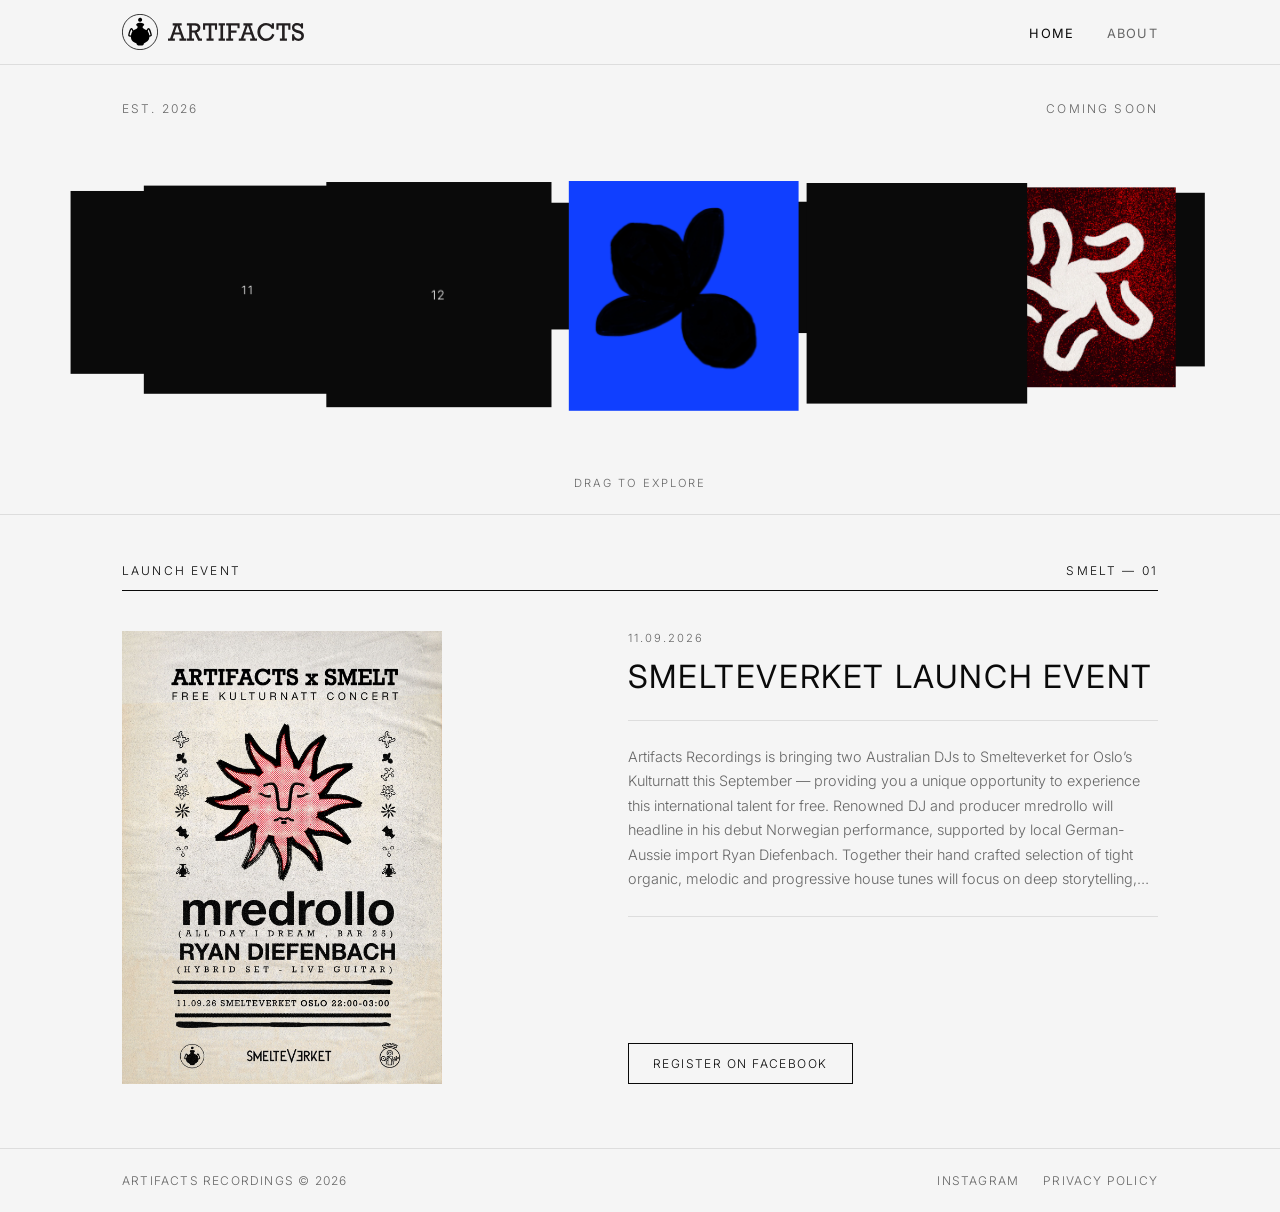
==== index.html @ 90736aa4 "Simplify event details: title, numeric date, remove headliner row" ====
<!DOCTYPE html>
<html lang="en">
<head>
  <meta charset="UTF-8">
  <meta name="viewport" content="width=device-width, initial-scale=1.0">
  <title>Artifacts Recordings</title>
  <link rel="icon" type="image/svg+xml" href="artifacts-stamp.svg">
  <link rel="stylesheet" href="style.css">
  <link rel="preconnect" href="https://fonts.googleapis.com">
  <link rel="preconnect" href="https://fonts.gstatic.com" crossorigin>
  <link href="https://fonts.googleapis.com/css2?family=Libre+Baskerville:wght@400;700&family=Inter:wght@300;400;500&display=swap" rel="stylesheet">
</head>
<body>
  <header>
    <nav>
      <a href="index.html" class="logo">
        <img src="artifacts-stamp.svg" alt="" class="logo-stamp">
        <img src="ARTIFACTStextwrapped.svg" alt="Artifacts Recordings" class="logo-text">
      </a>
      <ul>
        <li><a href="index.html" class="active">Home</a></li>
        <li><a href="about.html">About</a></li>
      </ul>
    </nav>
  </header>

  <main>
    <section class="hero">
      <div class="hero-top">
        <p class="label">Est. 2026</p>
        <p class="tagline">Coming Soon</p>
      </div>
      <div class="ring-stage" id="ringStage" aria-label="Selected works carousel">
        <div class="ring" id="ring"></div>
      </div>
      <p class="ring-hint">Drag to explore</p>
    </section>

    <section class="launch-event">
      <div class="event-header">
        <p class="event-label">Launch Event</p>
        <p class="event-label">Smelt &mdash; 01</p>
      </div>
      <div class="event-inner">
        <div class="poster-wrap">
          <img src="Artifacts-Smelt-Poster-Web-v1.jpg" alt="Artifacts Recordings Launch Event Poster" class="poster-img">
        </div>
        <div class="event-details">
          <div class="event-row">
            <p class="event-meta">11.09.2026</p>
            <h2>Smelteverket Launch Event</h2>
          </div>
          <div class="event-row">
            <p class="event-desc">Artifacts Recordings is bringing two Australian DJs to Smelteverket for Oslo&rsquo;s Kulturnatt this September &mdash; providing you a unique opportunity to experience this international talent for free. Renowned DJ and producer mredrollo will headline in his debut Norwegian performance, supported by local German-Aussie import Ryan Diefenbach. Together their hand crafted selection of tight organic, melodic and progressive house tunes will focus on deep storytelling, makes you feel something and keeps you moving.</p>
          </div>
          <div class="event-row event-cta">
            <a href="https://www.facebook.com/events/831938893001382" class="event-link" target="_blank" rel="noopener">Register on Facebook</a>
          </div>
        </div>
      </div>
    </section>
  </main>

  <footer>
    <div class="footer-inner">
      <p class="footer-label">Artifacts Recordings &copy; 2026</p>
      <div class="footer-links">
        <a href="https://www.instagram.com/artifacts.recordings/" target="_blank" rel="noopener">Instagram</a>
        <a href="privacy.html">Privacy Policy</a>
      </div>
    </div>
  </footer>
  <script src="ring.js?v=5"></script>
</body>
</html>
---- style.css ----
/* Fonts: Libre Baskerville ≈ Rockwell (slab serif), Inter ≈ Helvetica Neue (neo-grotesque) */

*, *::before, *::after {
  box-sizing: border-box;
  margin: 0;
  padding: 0;
}

:root {
  --bg: #f5f5f5;
  --fg: #0a0a0a;
  --mid: #666;
  --border: #ddd;
  --serif: 'Libre Baskerville', 'Rockwell', Georgia, serif;
  --sans: 'Inter', 'Helvetica Neue', Helvetica, Arial, sans-serif;
}

html {
  font-size: 16px;
  background: var(--bg);
  color: var(--fg);
}

body {
  font-family: var(--sans);
  font-weight: 300;
  min-height: 100vh;
  display: flex;
  flex-direction: column;
}

/* ── Nav ── */

header {
  border-bottom: 1px solid var(--border);
  position: sticky;
  top: 0;
  background: var(--bg);
  z-index: 10;
}

nav {
  max-width: 1100px;
  margin: 0 auto;
  padding: 0 2rem;
  height: 64px;
  display: flex;
  align-items: center;
  justify-content: space-between;
}

.logo {
  display: flex;
  align-items: center;
  gap: 0.6rem;
  text-decoration: none;
}

.logo-stamp {
  height: 36px;
  width: auto;
}

.logo-text {
  height: 18px;
  width: auto;
}

nav ul {
  list-style: none;
  display: flex;
  gap: 2rem;
}

nav ul a {
  font-family: var(--sans);
  font-size: 0.8rem;
  font-weight: 400;
  letter-spacing: 0.1em;
  text-transform: uppercase;
  color: var(--mid);
  text-decoration: none;
  transition: color 0.2s;
}

nav ul a:hover,
nav ul a.active {
  color: var(--fg);
}

/* ── Main ── */

main {
  flex: 1;
}

/* ── Hero ── */

.hero {
  border-bottom: 1px solid var(--border);
  overflow: hidden;
}

.hero-top {
  max-width: 1100px;
  margin: 0 auto;
  padding: 2.25rem 2rem 0;
  display: flex;
  justify-content: space-between;
  align-items: baseline;
}

.label,
.tagline {
  font-family: var(--sans);
  font-size: 0.75rem;
  letter-spacing: 0.18em;
  text-transform: uppercase;
  color: var(--mid);
}

/* ── Ring Carousel ── */

.ring-stage {
  height: 360px;
  max-width: 1280px;
  margin: 0 auto;
  cursor: grab;
  user-select: none;
  -webkit-user-select: none;
  touch-action: pan-y;
  position: relative;
}

.ring-stage.dragging {
  cursor: grabbing;
}

.ring {
  position: absolute;
  top: 50%;
  left: 50%;
  width: 0;
  height: 0;
}

.ring-tile {
  position: absolute;
  top: 0;
  left: 0;
  width: 230px;
  height: 230px;
  will-change: transform;
}

.tile-face {
  width: 100%;
  height: 100%;
  background: var(--fg);
  color: var(--bg);
  display: flex;
  align-items: center;
  justify-content: center;
  font-family: var(--sans);
  font-size: 0.8rem;
  letter-spacing: 0.15em;
  overflow: hidden;
}

.tile-face img,
.tile-face video {
  width: 100%;
  height: 100%;
  object-fit: cover;
  display: block;
  pointer-events: none;
  /* slight overscale hides subpixel seams at the edges while
     the tile is being scaled by the carousel */
  transform: scale(1.02);
}

.ring-hint {
  text-align: center;
  font-size: 0.7rem;
  letter-spacing: 0.18em;
  text-transform: uppercase;
  color: var(--mid);
  padding-bottom: 1.5rem;
}

/* ── Launch Event ── */

.launch-event {
  max-width: 1100px;
  margin: 0 auto;
  padding: 3rem 2rem 4rem;
  width: 100%;
}

.event-header {
  display: flex;
  justify-content: space-between;
  align-items: baseline;
  border-bottom: 1px solid var(--fg);
  padding-bottom: 0.75rem;
  margin-bottom: 2.5rem;
}

.event-label {
  font-family: var(--sans);
  font-size: 0.75rem;
  letter-spacing: 0.18em;
  text-transform: uppercase;
  color: var(--fg);
}

.event-inner {
  display: grid;
  grid-template-columns: 5fr 6fr;
  gap: 4rem;
  align-items: stretch;
}

.poster-wrap {
  max-width: 320px;
}

.poster-img {
  width: 100%;
  height: auto;
  display: block;
}

.event-details {
  display: flex;
  flex-direction: column;
}

.event-row {
  padding: 1.5rem 0;
  border-bottom: 1px solid var(--border);
}

.event-row:first-child {
  padding-top: 0;
}

.event-meta {
  font-family: var(--sans);
  font-size: 0.7rem;
  letter-spacing: 0.18em;
  text-transform: uppercase;
  color: var(--mid);
  margin-bottom: 0.75rem;
}

.event-details h2 {
  font-family: var(--sans);
  font-size: clamp(1.4rem, 3vw, 2rem);
  font-weight: 400;
  letter-spacing: 0.05em;
  text-transform: uppercase;
}

.event-artist {
  font-family: var(--sans);
  font-size: clamp(1.75rem, 4vw, 2.75rem);
  font-weight: 500;
  letter-spacing: -0.01em;
  margin-bottom: 0.75rem;
}

.event-desc {
  font-size: 0.9rem;
  color: var(--mid);
  line-height: 1.7;
  max-width: 60ch;
  display: -webkit-box;
  -webkit-line-clamp: 6;
  -webkit-box-orient: vertical;
  overflow: hidden;
  text-overflow: ellipsis;
}

.event-cta {
  border-bottom: none;
  margin-top: auto;
  padding-bottom: 0;
}

.event-link {
  display: inline-block;
  font-family: var(--sans);
  font-size: 0.75rem;
  letter-spacing: 0.12em;
  text-transform: uppercase;
  color: var(--fg);
  border: 1px solid var(--fg);
  padding: 0.75rem 1.5rem;
  text-decoration: none;
  transition: background 0.2s, color 0.2s;
}

.event-link:hover:not(.disabled) {
  background: var(--fg);
  color: var(--bg);
}

.event-link.disabled {
  color: var(--mid);
  border-color: var(--border);
  cursor: default;
  pointer-events: none;
}

/* ── Interior Pages ── */

.page-main {
  flex: 1;
  max-width: 1100px;
  margin: 0 auto;
  padding: 0 2rem;
  width: 100%;
}

.page-hero {
  padding: 5rem 0 3rem;
  border-bottom: 1px solid var(--border);
  margin-bottom: 4rem;
}

.page-hero h1 {
  font-family: var(--serif);
  font-size: clamp(2.5rem, 8vw, 6rem);
  font-weight: 700;
  text-transform: uppercase;
  letter-spacing: -0.02em;
  line-height: 0.95;
}

.page-date {
  margin-top: 1rem;
  font-size: 0.75rem;
  letter-spacing: 0.12em;
  text-transform: uppercase;
  color: var(--mid);
}

.page-content {
  max-width: 640px;
  padding-bottom: 6rem;
}

.intro {
  font-size: 1.1rem;
  line-height: 1.7;
  margin-bottom: 1.5rem;
  color: var(--fg);
}

.page-content p {
  font-size: 0.95rem;
  line-height: 1.75;
  color: var(--mid);
  margin-bottom: 1rem;
}

/* ── Privacy specific ── */

.privacy-content h2 {
  font-family: var(--serif);
  font-size: 1rem;
  font-weight: 700;
  text-transform: uppercase;
  letter-spacing: 0.05em;
  color: var(--fg);
  margin-top: 2.5rem;
  margin-bottom: 0.75rem;
}

.privacy-content h2:first-child {
  margin-top: 0;
}

/* ── Footer ── */

footer {
  border-top: 1px solid var(--border);
}

.footer-inner {
  max-width: 1100px;
  margin: 0 auto;
  padding: 1.5rem 2rem;
  display: flex;
  justify-content: space-between;
  align-items: center;
  width: 100%;
}

.footer-label {
  font-size: 0.75rem;
  letter-spacing: 0.1em;
  text-transform: uppercase;
  color: var(--mid);
}

.footer-links {
  display: flex;
  gap: 1.5rem;
}

footer a {
  font-size: 0.75rem;
  letter-spacing: 0.1em;
  text-transform: uppercase;
  color: var(--mid);
  text-decoration: none;
  transition: color 0.2s;
}

footer a:hover {
  color: var(--fg);
}

/* ── Responsive ── */

@media (max-width: 680px) {
  .event-inner {
    grid-template-columns: 1fr;
    gap: 2.5rem;
  }

  .poster-wrap {
    max-width: 100%;
  }

  .event-cta {
    margin-top: 0;
  }

  nav {
    padding: 0 1.25rem;
  }

  .hero-top {
    padding: 2.5rem 1.25rem 0;
    flex-direction: column;
    gap: 0.5rem;
  }

  /* Flatten the 3D ring into a swipeable strip on small screens */
  .ring-stage {
    height: auto;
    perspective: none;
    cursor: default;
    display: block;
    margin-top: 2rem;
    touch-action: auto;
  }

  .ring {
    position: static;
    transform: none !important;
    width: auto;
    height: auto;
    display: flex;
    gap: 0.75rem;
    overflow-x: auto;
    padding: 0 1.25rem;
    scroll-snap-type: x mandatory;
    scrollbar-width: none;
  }

  .ring::-webkit-scrollbar {
    display: none;
  }

  .ring-tile {
    position: static;
    transform: none !important;
    flex: 0 0 150px;
    height: 150px;
    scroll-snap-align: start;
  }

  .ring-hint {
    padding: 1.5rem 0 2rem;
  }

  .launch-event {
    padding: 3.5rem 1.25rem;
  }

  .page-main {
    padding: 0 1.25rem;
  }

  .footer-inner {
    flex-direction: column;
    gap: 0.75rem;
    text-align: center;
    padding: 1.5rem 1.25rem;
  }
}
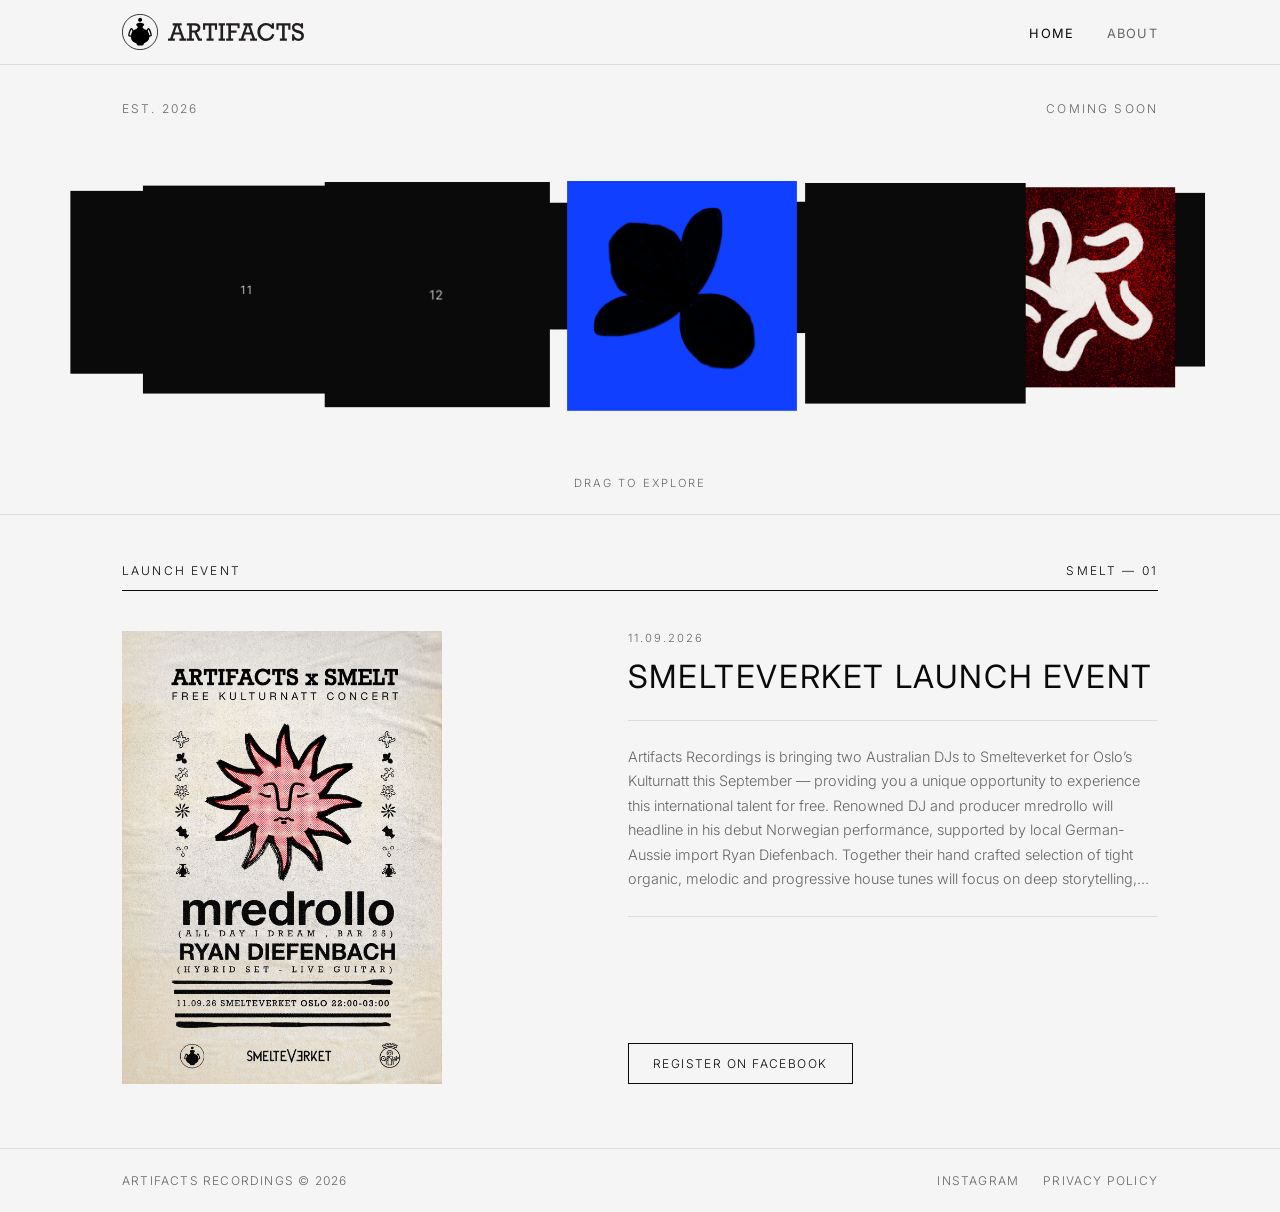
==== commit f1eb7af0: "Add mobile burger menu, fix header z-index over carousel" ====
--- a/index.html
+++ b/index.html
@@ -17,10 +17,13 @@
         <img src="artifacts-stamp.svg" alt="" class="logo-stamp">
         <img src="ARTIFACTStextwrapped.svg" alt="Artifacts Recordings" class="logo-text">
       </a>
-      <ul>
+      <ul id="navMenu">
         <li><a href="index.html" class="active">Home</a></li>
         <li><a href="about.html">About</a></li>
       </ul>
+      <button class="burger" id="navToggle" aria-label="Menu" aria-expanded="false" aria-controls="navMenu">
+        <span></span><span></span><span></span>
+      </button>
     </nav>
   </header>
 
@@ -70,6 +73,7 @@
       </div>
     </div>
   </footer>
-  <script src="ring.js?v=5"></script>
+  <script src="ring.js?v=6"></script>
+  <script src="nav.js"></script>
 </body>
 </html>
--- a/style.css
+++ b/style.css
@@ -36,7 +36,7 @@
   position: sticky;
   top: 0;
   background: var(--bg);
-  z-index: 10;
+  z-index: 1000;
 }
 
 nav {
@@ -47,6 +47,7 @@
   display: flex;
   align-items: center;
   justify-content: space-between;
+  position: relative;
 }
 
 .logo {
@@ -86,6 +87,39 @@
 nav ul a:hover,
 nav ul a.active {
   color: var(--fg);
+}
+
+.burger {
+  display: none;
+  flex-direction: column;
+  justify-content: center;
+  gap: 5px;
+  width: 32px;
+  height: 32px;
+  background: none;
+  border: none;
+  cursor: pointer;
+  padding: 0;
+}
+
+.burger span {
+  display: block;
+  width: 100%;
+  height: 1px;
+  background: var(--fg);
+  transition: transform 0.2s, opacity 0.2s;
+}
+
+.burger.open span:nth-child(1) {
+  transform: translateY(6px) rotate(45deg);
+}
+
+.burger.open span:nth-child(2) {
+  opacity: 0;
+}
+
+.burger.open span:nth-child(3) {
+  transform: translateY(-6px) rotate(-45deg);
 }
 
 /* ── Main ── */
@@ -426,6 +460,38 @@
 /* ── Responsive ── */
 
 @media (max-width: 680px) {
+  .burger {
+    display: flex;
+  }
+
+  nav ul {
+    position: absolute;
+    top: 100%;
+    left: 0;
+    right: 0;
+    flex-direction: column;
+    gap: 0;
+    background: var(--bg);
+    border-bottom: 1px solid var(--border);
+    max-height: 0;
+    overflow: hidden;
+    transition: max-height 0.25s ease;
+  }
+
+  nav ul.open {
+    max-height: 240px;
+  }
+
+  nav ul li {
+    width: 100%;
+  }
+
+  nav ul a {
+    display: block;
+    padding: 1rem 1.25rem;
+    border-top: 1px solid var(--border);
+  }
+
   .event-inner {
     grid-template-columns: 1fr;
     gap: 2.5rem;
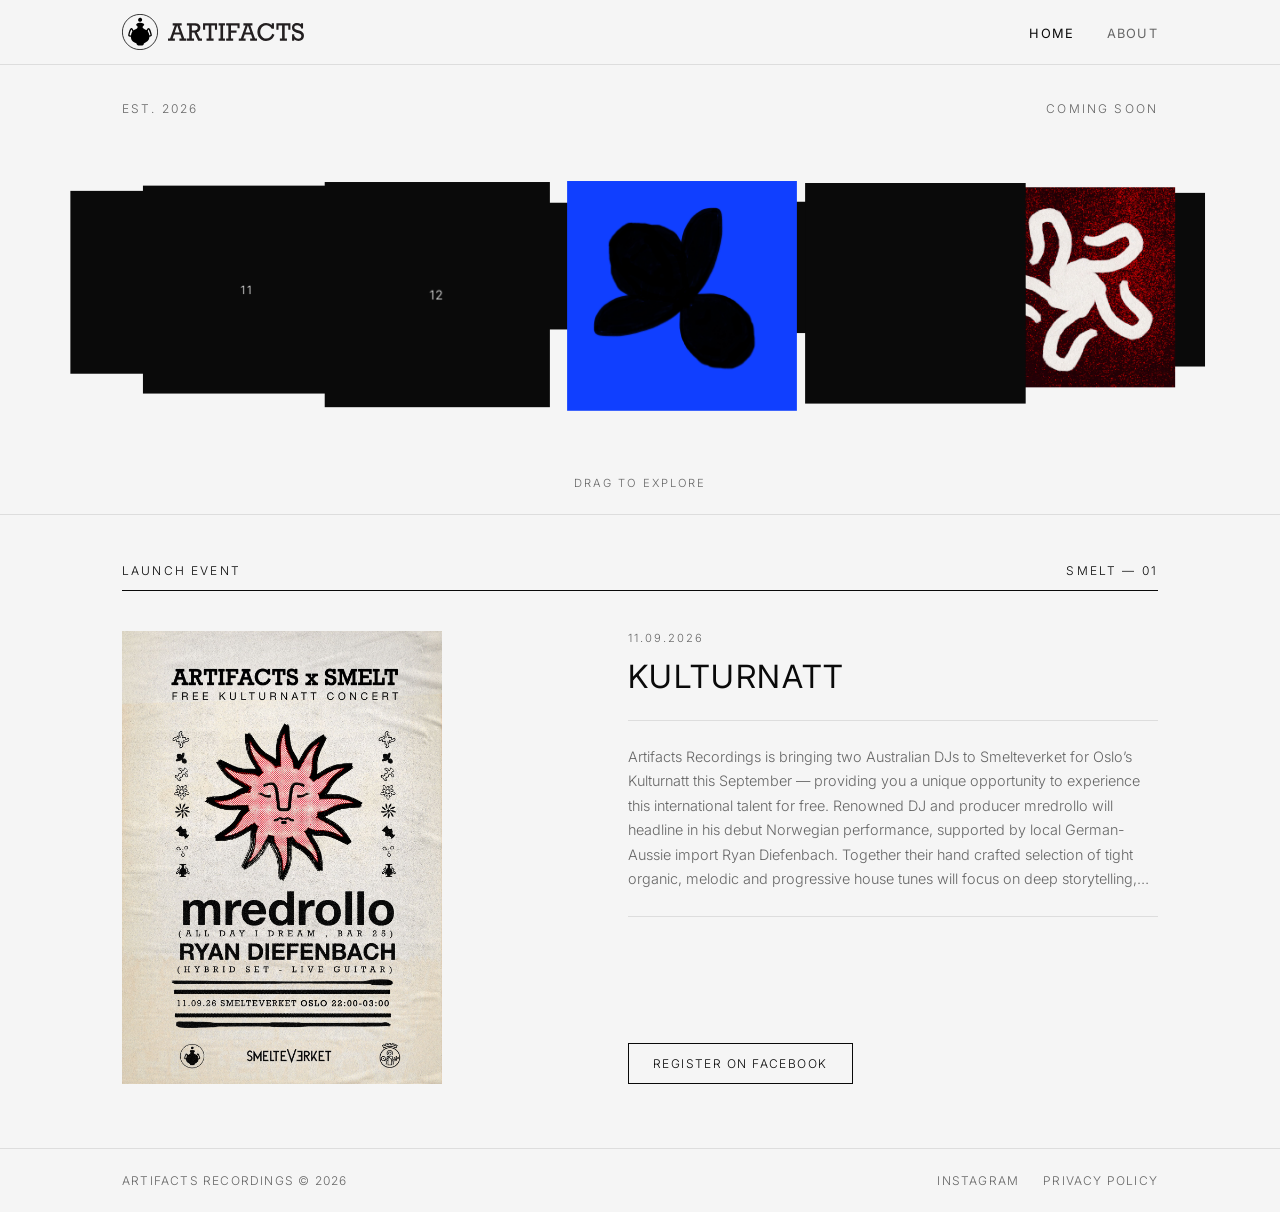
==== commit 09417526: "Change event title to Kulturnatt" ====
--- a/index.html
+++ b/index.html
@@ -51,7 +51,7 @@
         <div class="event-details">
           <div class="event-row">
             <p class="event-meta">11.09.2026</p>
-            <h2>Smelteverket Launch Event</h2>
+            <h2>Kulturnatt</h2>
           </div>
           <div class="event-row">
             <p class="event-desc">Artifacts Recordings is bringing two Australian DJs to Smelteverket for Oslo&rsquo;s Kulturnatt this September &mdash; providing you a unique opportunity to experience this international talent for free. Renowned DJ and producer mredrollo will headline in his debut Norwegian performance, supported by local German-Aussie import Ryan Diefenbach. Together their hand crafted selection of tight organic, melodic and progressive house tunes will focus on deep storytelling, makes you feel something and keeps you moving.</p>
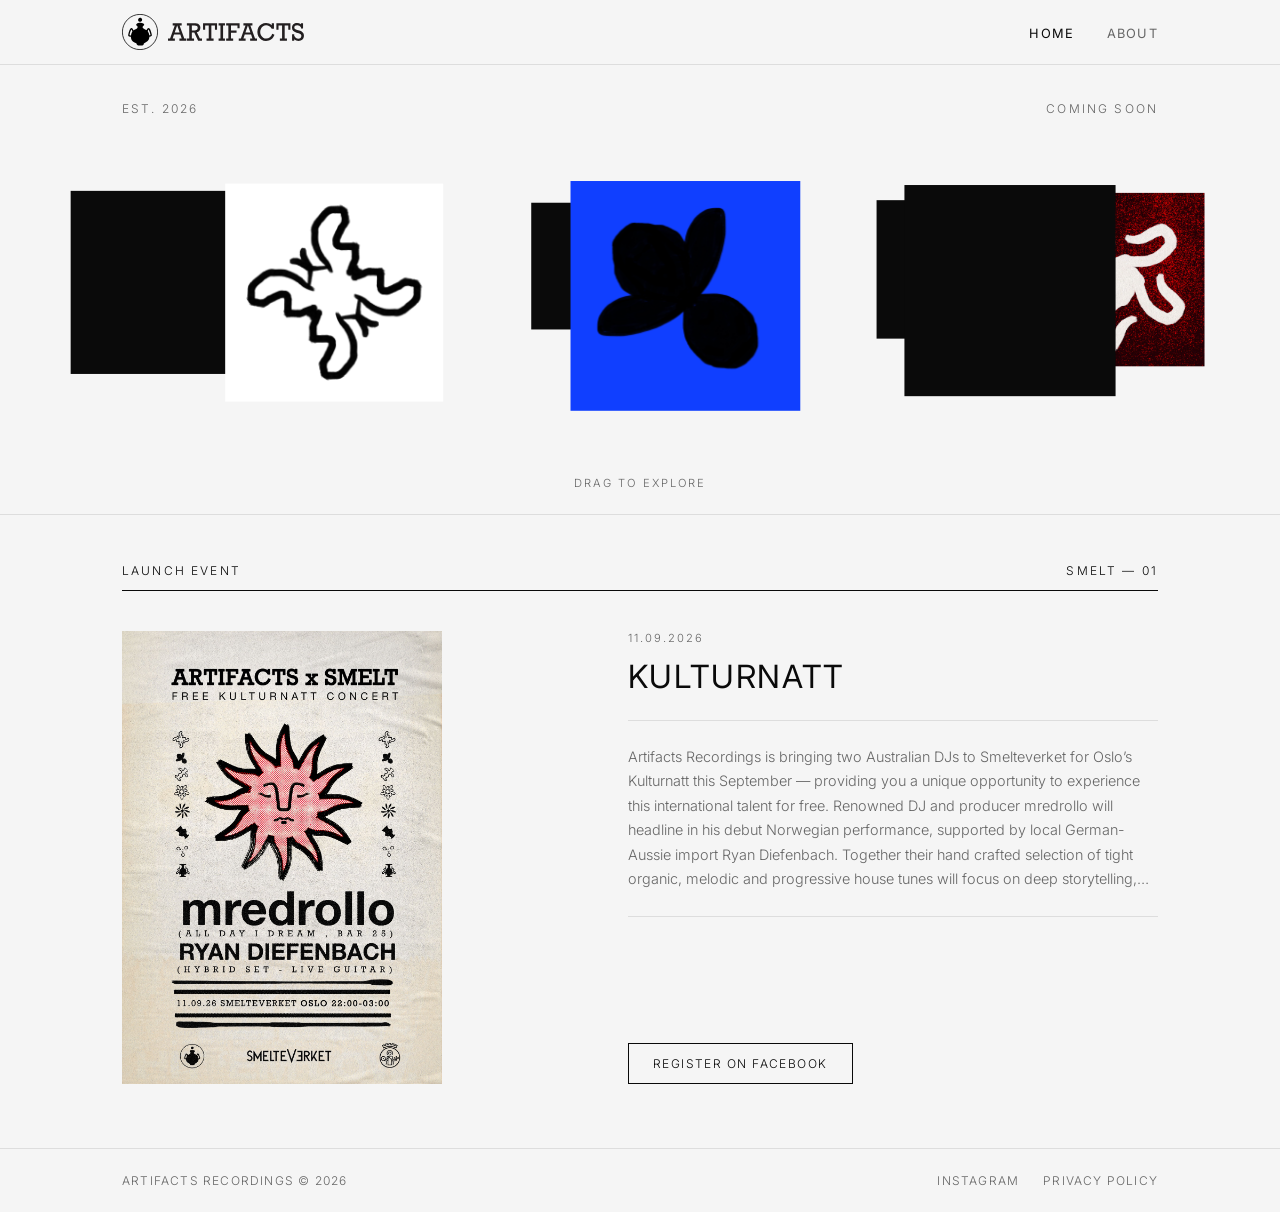
==== commit 1ca50702: "Cache-bust ring.js" ====
--- a/index.html
+++ b/index.html
@@ -73,7 +73,7 @@
       </div>
     </div>
   </footer>
-  <script src="ring.js?v=6"></script>
+  <script src="ring.js?v=7"></script>
   <script src="nav.js"></script>
 </body>
 </html>
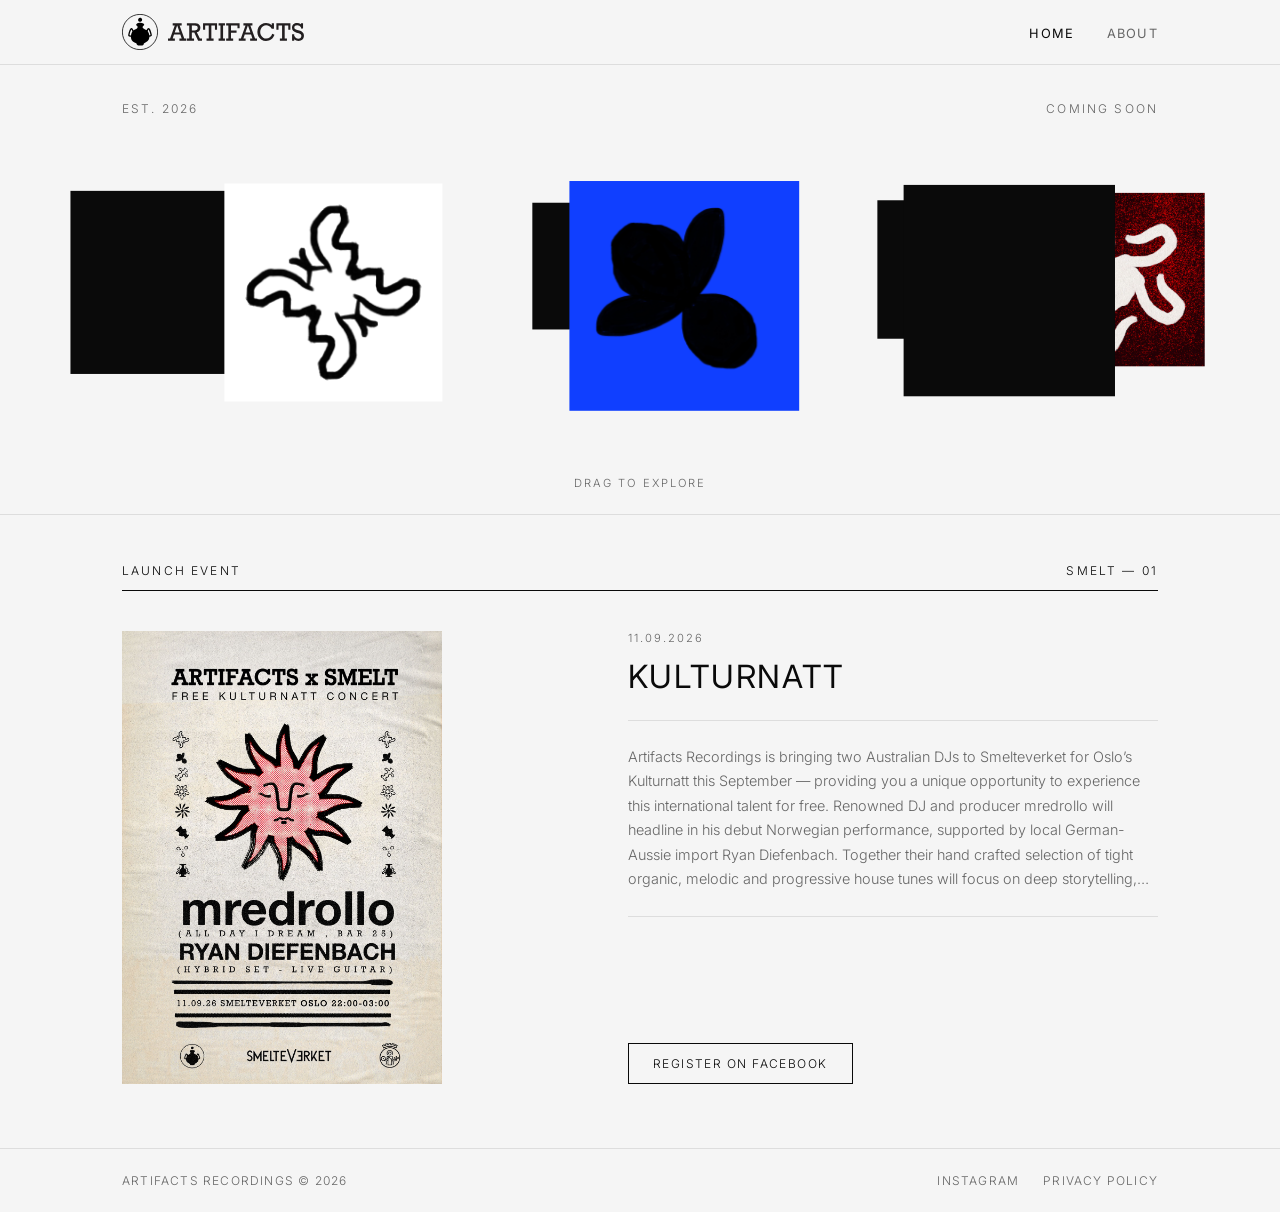
==== commit 09025cbb: "Crossfade launch poster with street variant every 7s" ====
--- a/index.html
+++ b/index.html
@@ -75,5 +75,6 @@
   </footer>
   <script src="ring.js?v=7"></script>
   <script src="nav.js"></script>
+  <script src="poster.js"></script>
 </body>
 </html>
--- a/style.css
+++ b/style.css
@@ -257,12 +257,29 @@
 
 .poster-wrap {
   max-width: 320px;
+  position: relative;
 }
 
 .poster-img {
   width: 100%;
   height: auto;
   display: block;
+}
+
+/* The alternate poster overlays the first, so the container keeps the
+   original poster's size; cover crops only the alternate to that box. */
+.poster-alt {
+  position: absolute;
+  inset: 0;
+  width: 100%;
+  height: 100%;
+  object-fit: cover;
+  opacity: 0;
+  transition: opacity 0.8s ease;
+}
+
+.poster-alt.visible {
+  opacity: 1;
 }
 
 .event-details {
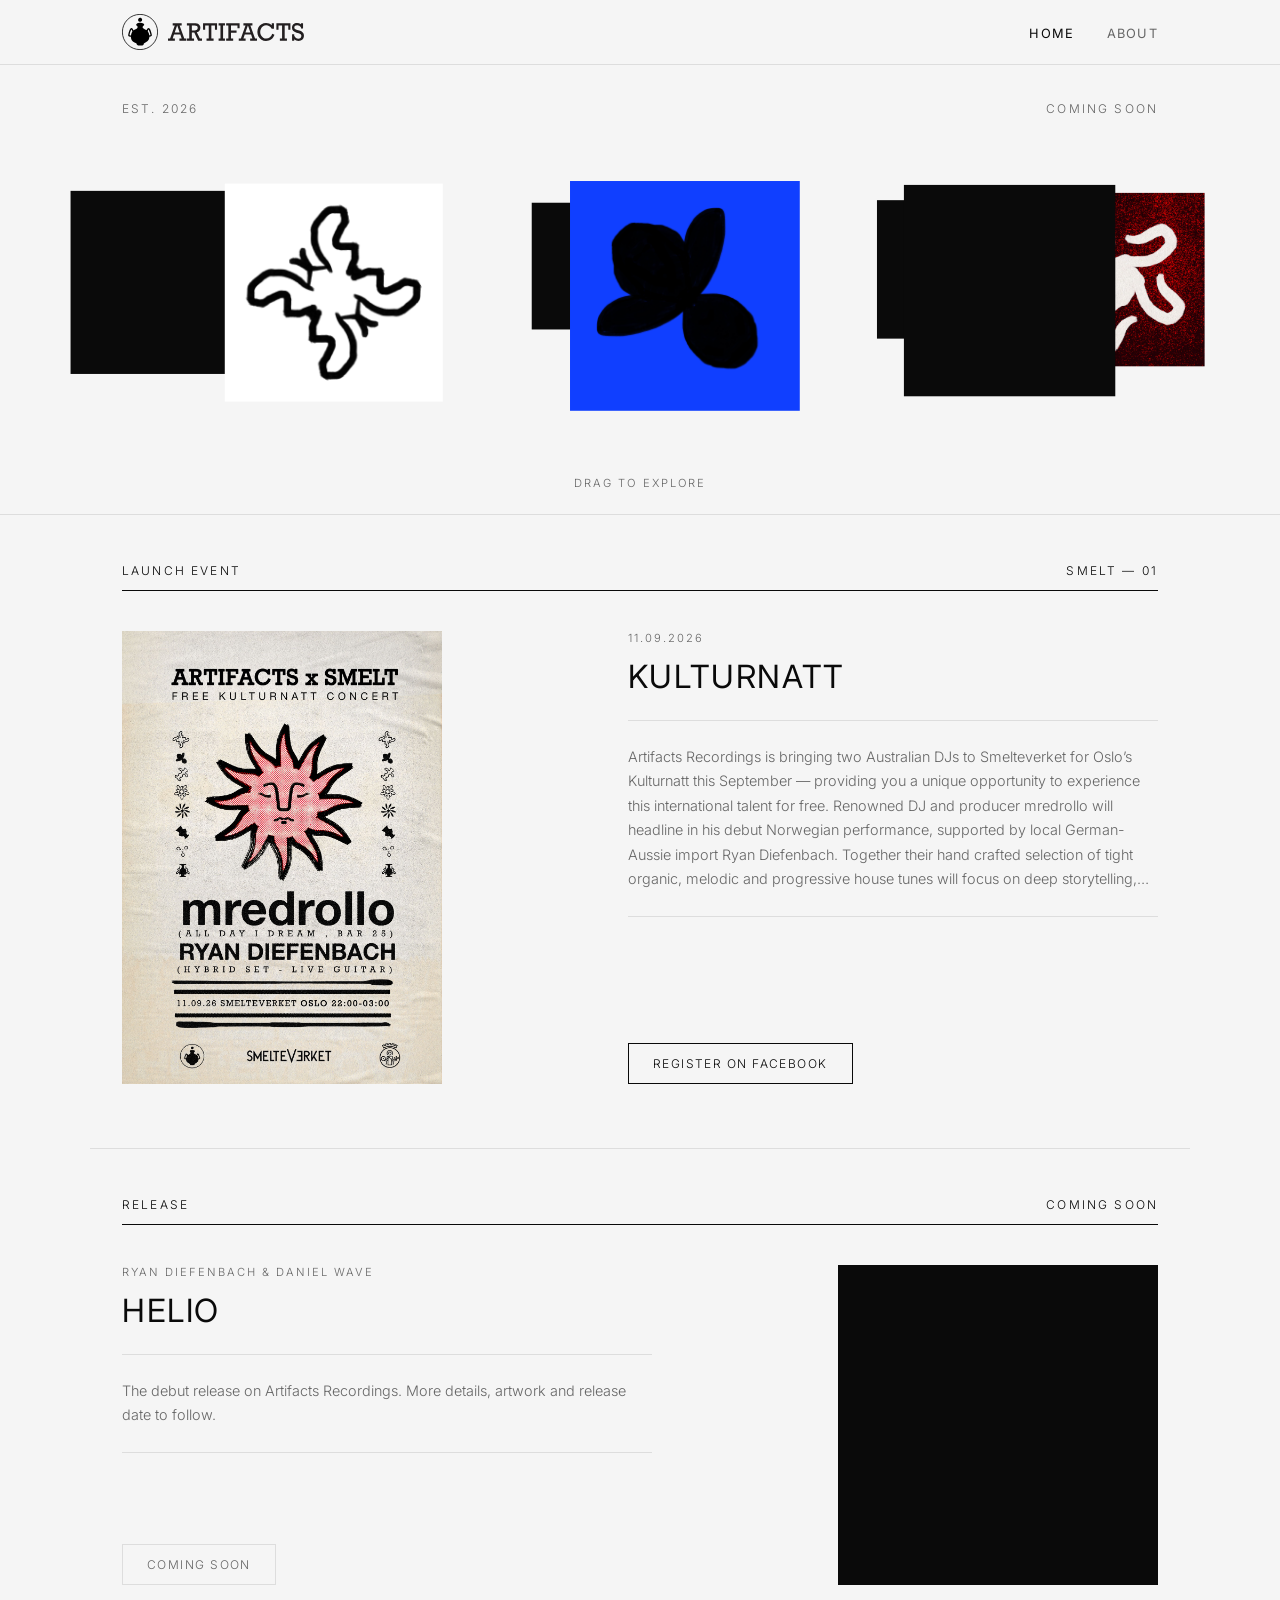
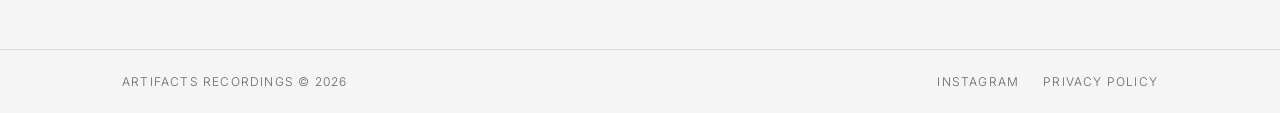
==== commit 91756b7c: "Add Helio release block with mirrored layout" ====
--- a/index.html
+++ b/index.html
@@ -62,6 +62,30 @@
         </div>
       </div>
     </section>
+
+    <section class="launch-event release-block">
+      <div class="event-header">
+        <p class="event-label">Release</p>
+        <p class="event-label">Coming Soon</p>
+      </div>
+      <div class="event-inner event-inner-reverse">
+        <div class="event-details">
+          <div class="event-row">
+            <p class="event-meta">Ryan Diefenbach &amp; Daniel Wave</p>
+            <h2>Helio</h2>
+          </div>
+          <div class="event-row">
+            <p class="event-desc">The debut release on Artifacts Recordings. More details, artwork and release date to follow.</p>
+          </div>
+          <div class="event-row event-cta">
+            <span class="event-link disabled" aria-disabled="true">Coming Soon</span>
+          </div>
+        </div>
+        <div class="release-media">
+          <video src="tiles/02.mp4" muted loop autoplay playsinline></video>
+        </div>
+      </div>
+    </section>
   </main>
 
   <footer>
--- a/style.css
+++ b/style.css
@@ -280,6 +280,30 @@
 
 .poster-alt.visible {
   opacity: 1;
+}
+
+/* Release block mirrors the event block, with the media on the right
+   so the two sections balance each other down the page. */
+.release-block {
+  border-top: 1px solid var(--border);
+}
+
+.event-inner-reverse {
+  grid-template-columns: 6fr 5fr;
+}
+
+.release-media {
+  max-width: 320px;
+  margin-left: auto;
+  width: 100%;
+}
+
+.release-media video {
+  width: 100%;
+  aspect-ratio: 1 / 1;
+  object-fit: cover;
+  display: block;
+  background: var(--fg);
 }
 
 .event-details {
@@ -509,13 +533,20 @@
     border-top: 1px solid var(--border);
   }
 
-  .event-inner {
+  .event-inner,
+  .event-inner-reverse {
     grid-template-columns: 1fr;
     gap: 2.5rem;
   }
 
-  .poster-wrap {
+  .poster-wrap,
+  .release-media {
     max-width: 100%;
+  }
+
+  /* Keep the media above the text in both blocks when stacked */
+  .event-inner-reverse .release-media {
+    order: -1;
   }
 
   .event-cta {
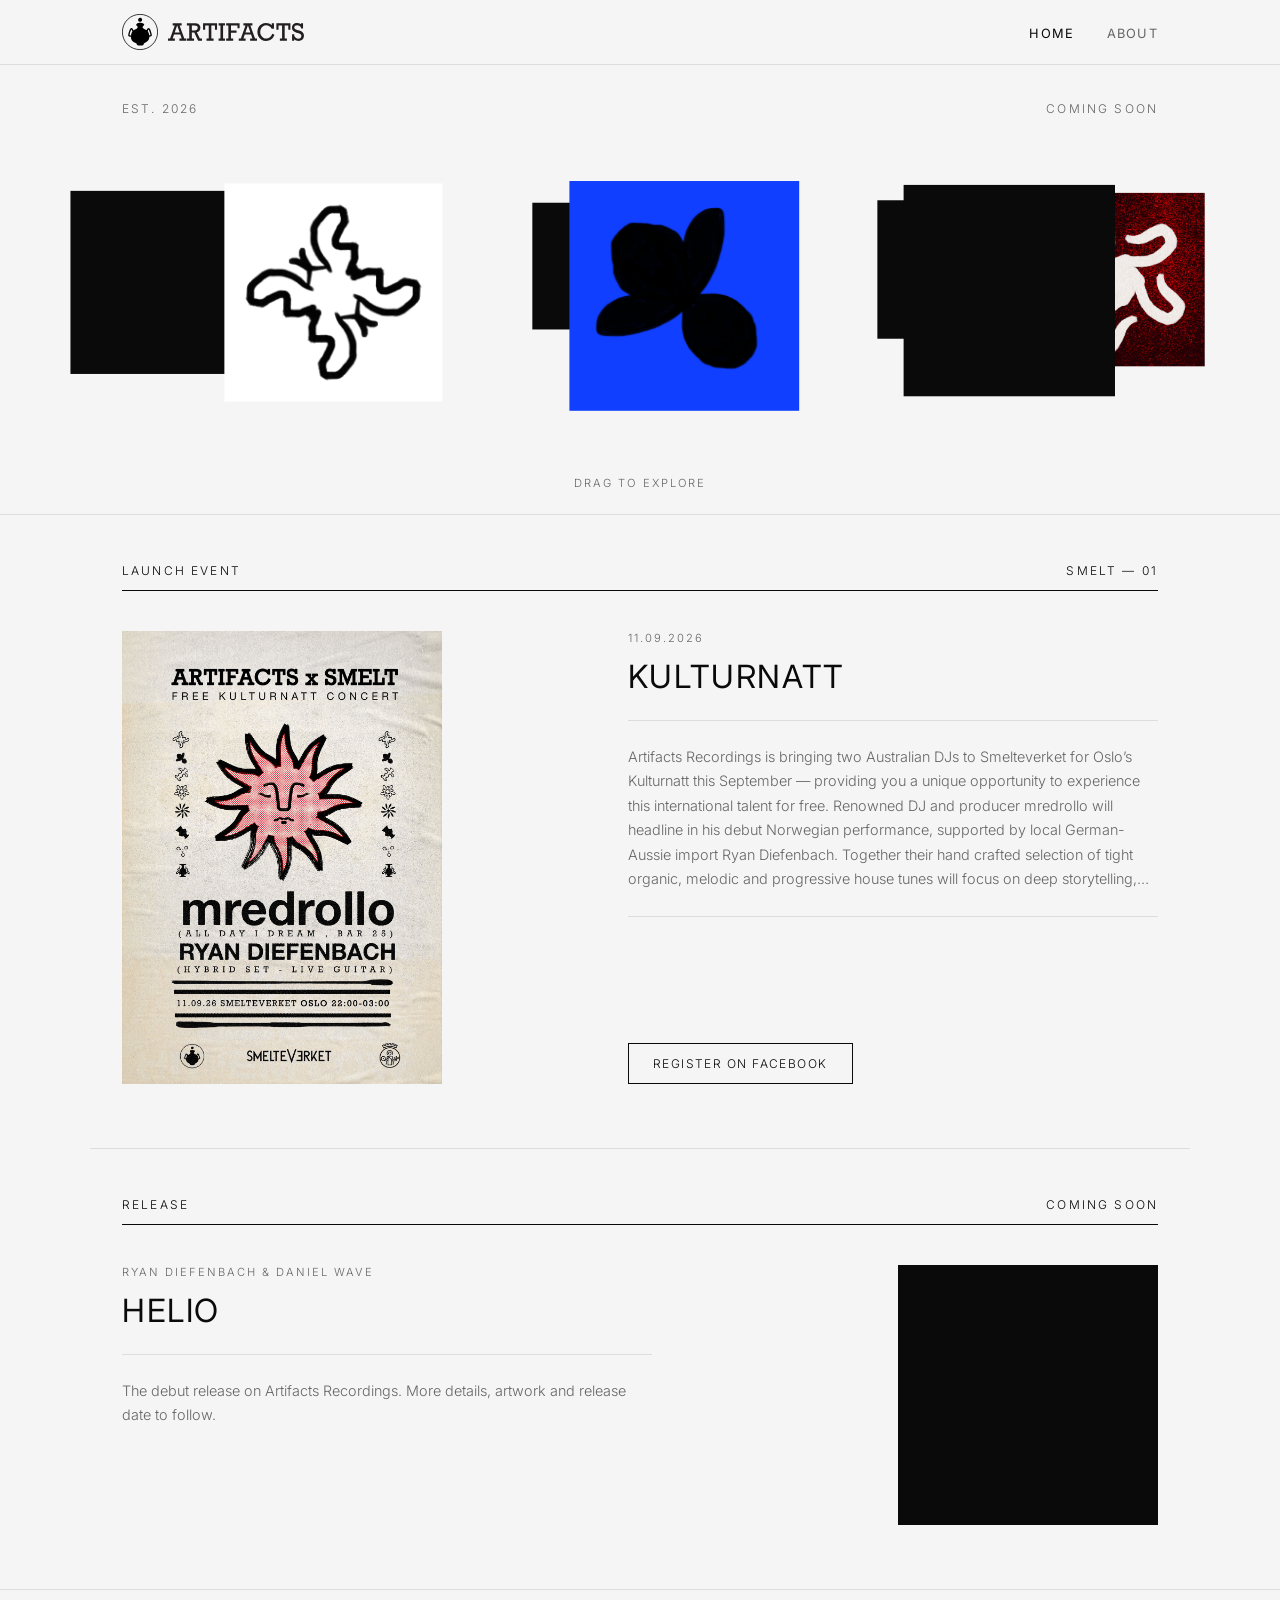
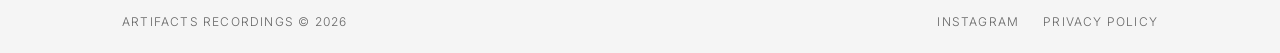
==== commit 7d99591e: "Fix grid overflow, shrink release video, remove Coming Soon button" ====
--- a/index.html
+++ b/index.html
@@ -77,9 +77,6 @@
           <div class="event-row">
             <p class="event-desc">The debut release on Artifacts Recordings. More details, artwork and release date to follow.</p>
           </div>
-          <div class="event-row event-cta">
-            <span class="event-link disabled" aria-disabled="true">Coming Soon</span>
-          </div>
         </div>
         <div class="release-media">
           <video src="tiles/02.mp4" muted loop autoplay playsinline></video>
--- a/style.css
+++ b/style.css
@@ -255,6 +255,12 @@
   align-items: stretch;
 }
 
+/* Grid items default to min-width:auto, which lets wide content push the
+   column past its track and overflow the page. */
+.event-inner > * {
+  min-width: 0;
+}
+
 .poster-wrap {
   max-width: 320px;
   position: relative;
@@ -293,9 +299,14 @@
 }
 
 .release-media {
-  max-width: 320px;
+  max-width: 260px;
   margin-left: auto;
   width: 100%;
+}
+
+/* No CTA in this block, so the last row shouldn't leave a trailing rule */
+.release-block .event-row:last-child {
+  border-bottom: none;
 }
 
 .release-media video {
@@ -539,9 +550,14 @@
     gap: 2.5rem;
   }
 
-  .poster-wrap,
+  .poster-wrap {
+    max-width: 100%;
+  }
+
+  /* Square media goes full-bleed-tall at 100% width, so keep it capped */
   .release-media {
-    max-width: 100%;
+    max-width: 260px;
+    margin-left: 0;
   }
 
   /* Keep the media above the text in both blocks when stacked */
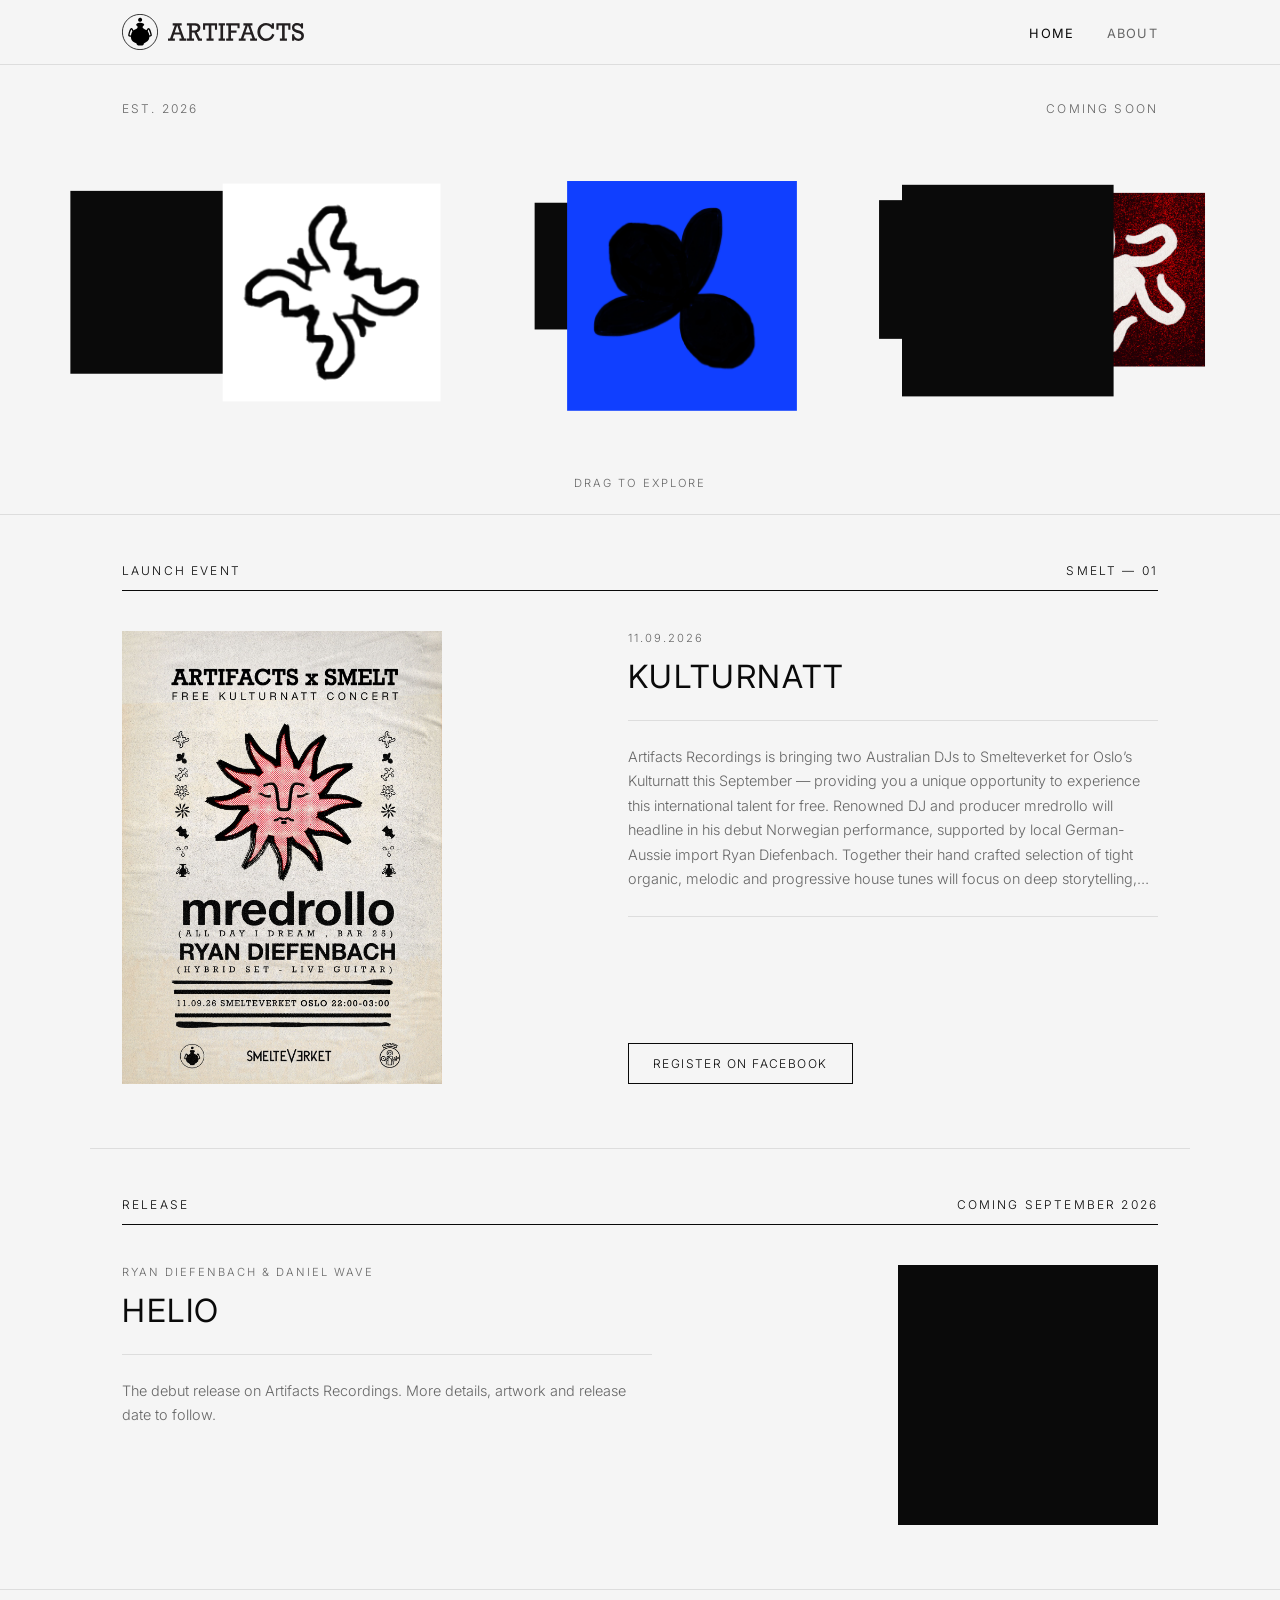
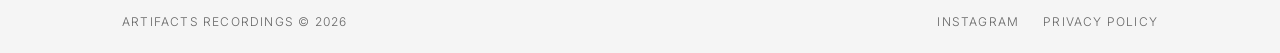
==== commit 3cf5fa41: "Update Helio release label to Coming September 2026" ====
--- a/index.html
+++ b/index.html
@@ -66,7 +66,7 @@
     <section class="launch-event release-block">
       <div class="event-header">
         <p class="event-label">Release</p>
-        <p class="event-label">Coming Soon</p>
+        <p class="event-label">Coming September 2026</p>
       </div>
       <div class="event-inner event-inner-reverse">
         <div class="event-details">
